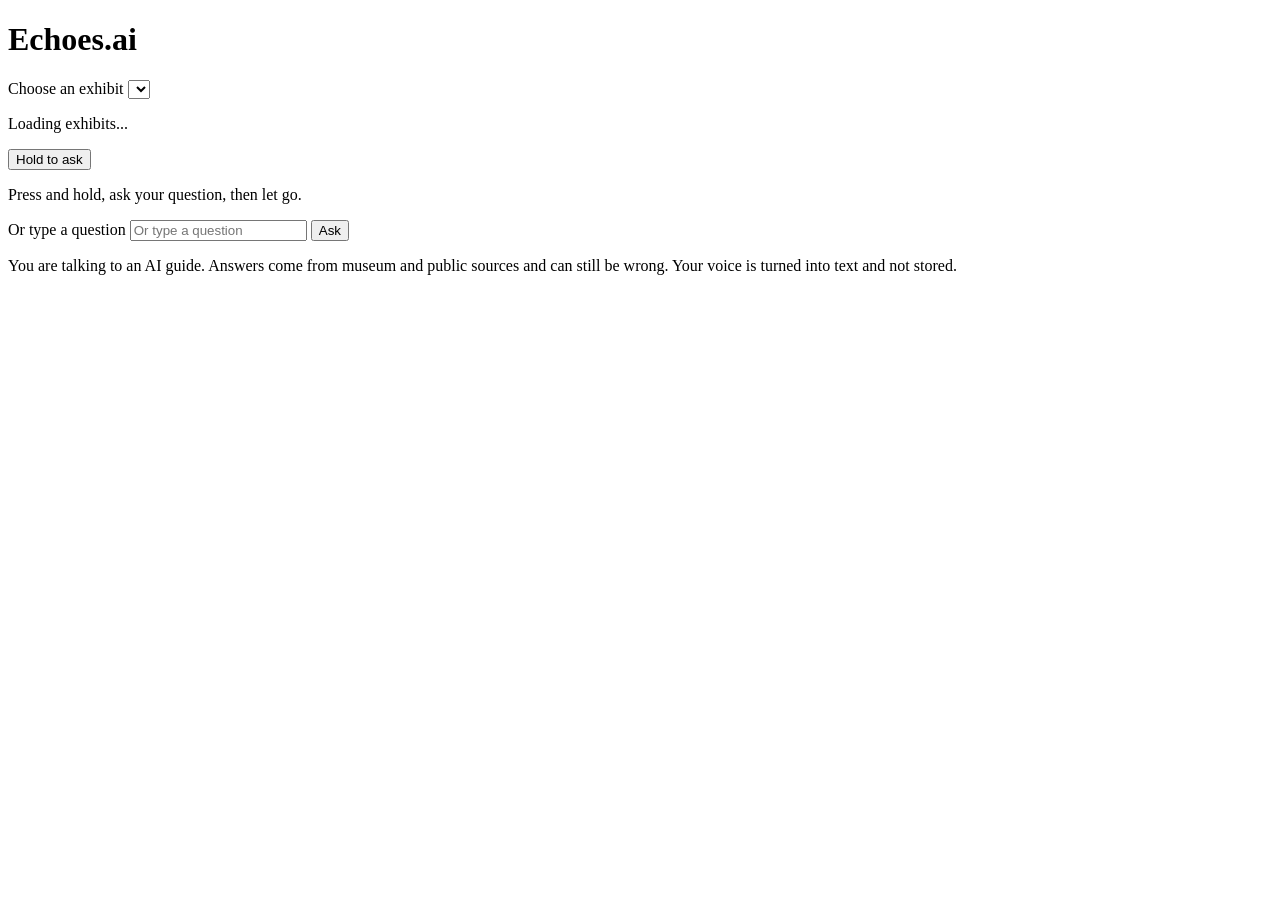
==== app/static/index.html @ 91e2dd12 "Adding phone webpage, tts and evidence documents" ====
<!doctype html>
<html lang="en">
<head>
  <meta charset="utf-8">
  <meta name="viewport" content="width=device-width, initial-scale=1">
  <title>Echoes.ai</title>
  <link rel="icon" href="data:,">
  <link rel="stylesheet" href="/static/style.css">
</head>
<body>
  <header class="top">
    <h1>Echoes.ai</h1>
    <label class="picker">
      <span class="visually-hidden">Choose an exhibit</span>
      <select id="exhibit"></select>
    </label>
  </header>

  <main>
    <section class="intro">
      <p id="greeting" class="greeting">Loading exhibits...</p>
      <p id="period" class="period"></p>
    </section>

    <section class="ask">
      <button id="talk" class="talk" type="button" aria-describedby="talk-help">
        <span id="talk-label">Hold to ask</span>
      </button>
      <p id="talk-help" class="help">Press and hold, ask your question, then let go.</p>

      <form id="text-form" class="text-form">
        <label for="text-question" class="visually-hidden">Or type a question</label>
        <input id="text-question" type="text" placeholder="Or type a question" autocomplete="off" maxlength="300">
        <button type="submit">Ask</button>
      </form>

      <p id="status" class="status" role="status" aria-live="polite"></p>
      <button id="stop" class="stop" type="button" hidden>Stop speaking</button>
    </section>

    <section id="conversation" class="conversation" aria-live="polite"></section>
  </main>

  <footer class="note">
    You are talking to an AI guide. Answers come from museum and public sources and can still be wrong.
    Your voice is turned into text and not stored.
    <span id="session-note" class="session-note" hidden></span>
  </footer>

  <template id="turn-template">
    <article class="turn">
      <p class="question"></p>
      <p class="answer"></p>
      <p class="badge" hidden></p>
      <details class="sources" hidden>
        <summary></summary>
        <ul></ul>
      </details>
      <p class="timing"></p>
    </article>
  </template>

  <script src="/static/main.js"></script>
</body>
</html>
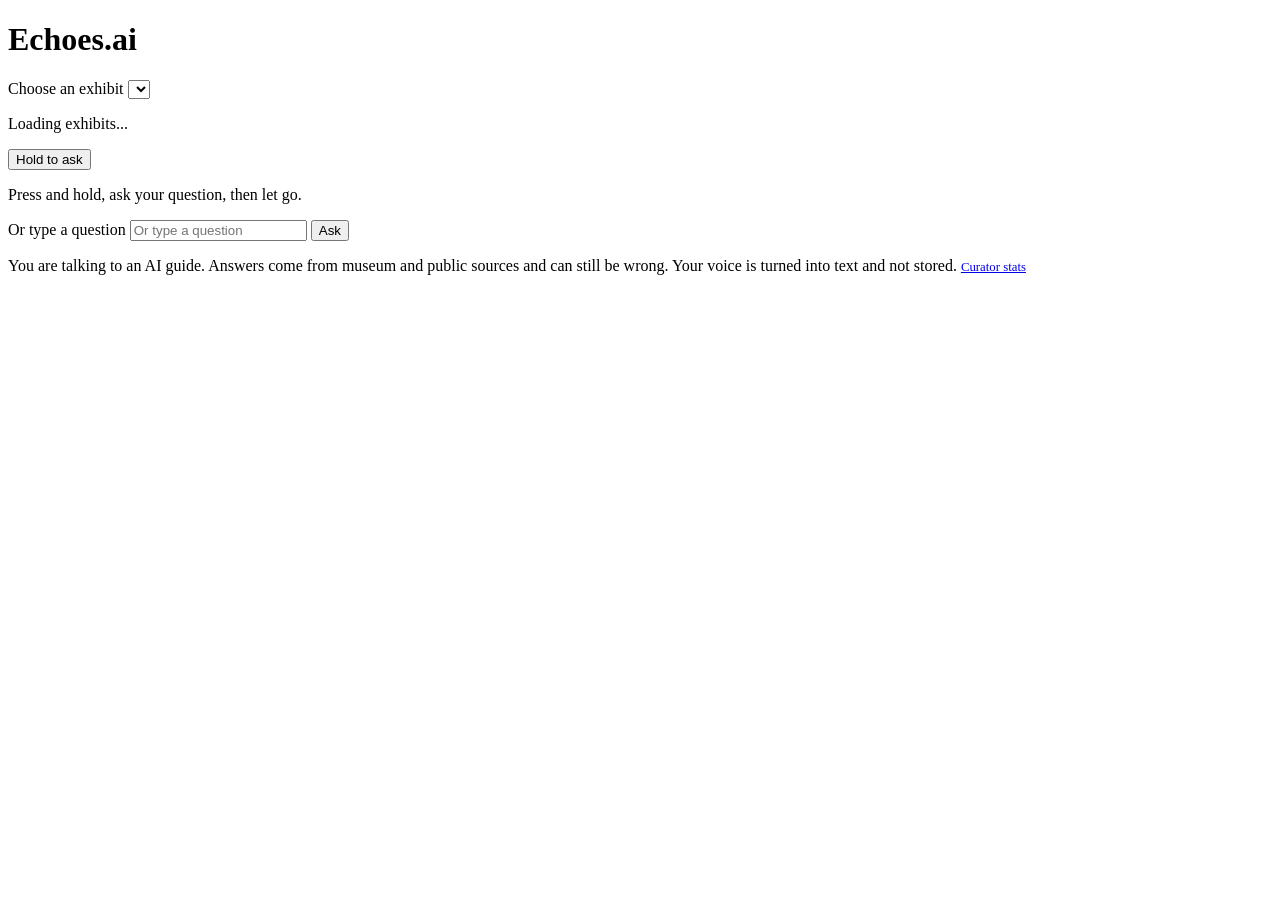
==== commit fede265f: "Add /stats endpoint, curator stats page, and report script (#53)" ====
--- a/app/static/index.html
+++ b/app/static/index.html
@@ -28,6 +28,16 @@
       </button>
       <p id="talk-help" class="help">Press and hold, ask your question, then let go.</p>
 
+      <div id="heard" class="heard" role="group" aria-labelledby="heard-label" hidden>
+        <label id="heard-label" for="heard-text" class="heard-label">I heard:</label>
+        <p id="heard-warning" class="heard-warning" hidden>I'm not sure I heard that right. Please check it before you send it.</p>
+        <textarea id="heard-text" rows="2" maxlength="300" autocomplete="off"></textarea>
+        <div class="heard-actions">
+          <button id="heard-send" type="button" class="heard-send">Send</button>
+          <button id="heard-redo" type="button" class="heard-redo">Record again</button>
+        </div>
+      </div>
+
       <form id="text-form" class="text-form">
         <label for="text-question" class="visually-hidden">Or type a question</label>
         <input id="text-question" type="text" placeholder="Or type a question" autocomplete="off" maxlength="300">
@@ -45,7 +55,8 @@
     You are talking to an AI guide. Answers come from museum and public sources and can still be wrong.
     Your voice is turned into text and not stored.
     <span id="session-note" class="session-note" hidden></span>
-  </footer>
+  <a href="/stats.html" class="curator-link" style="font-size:.8rem">Curator stats</a>
+</footer>
 
   <template id="turn-template">
     <article class="turn">
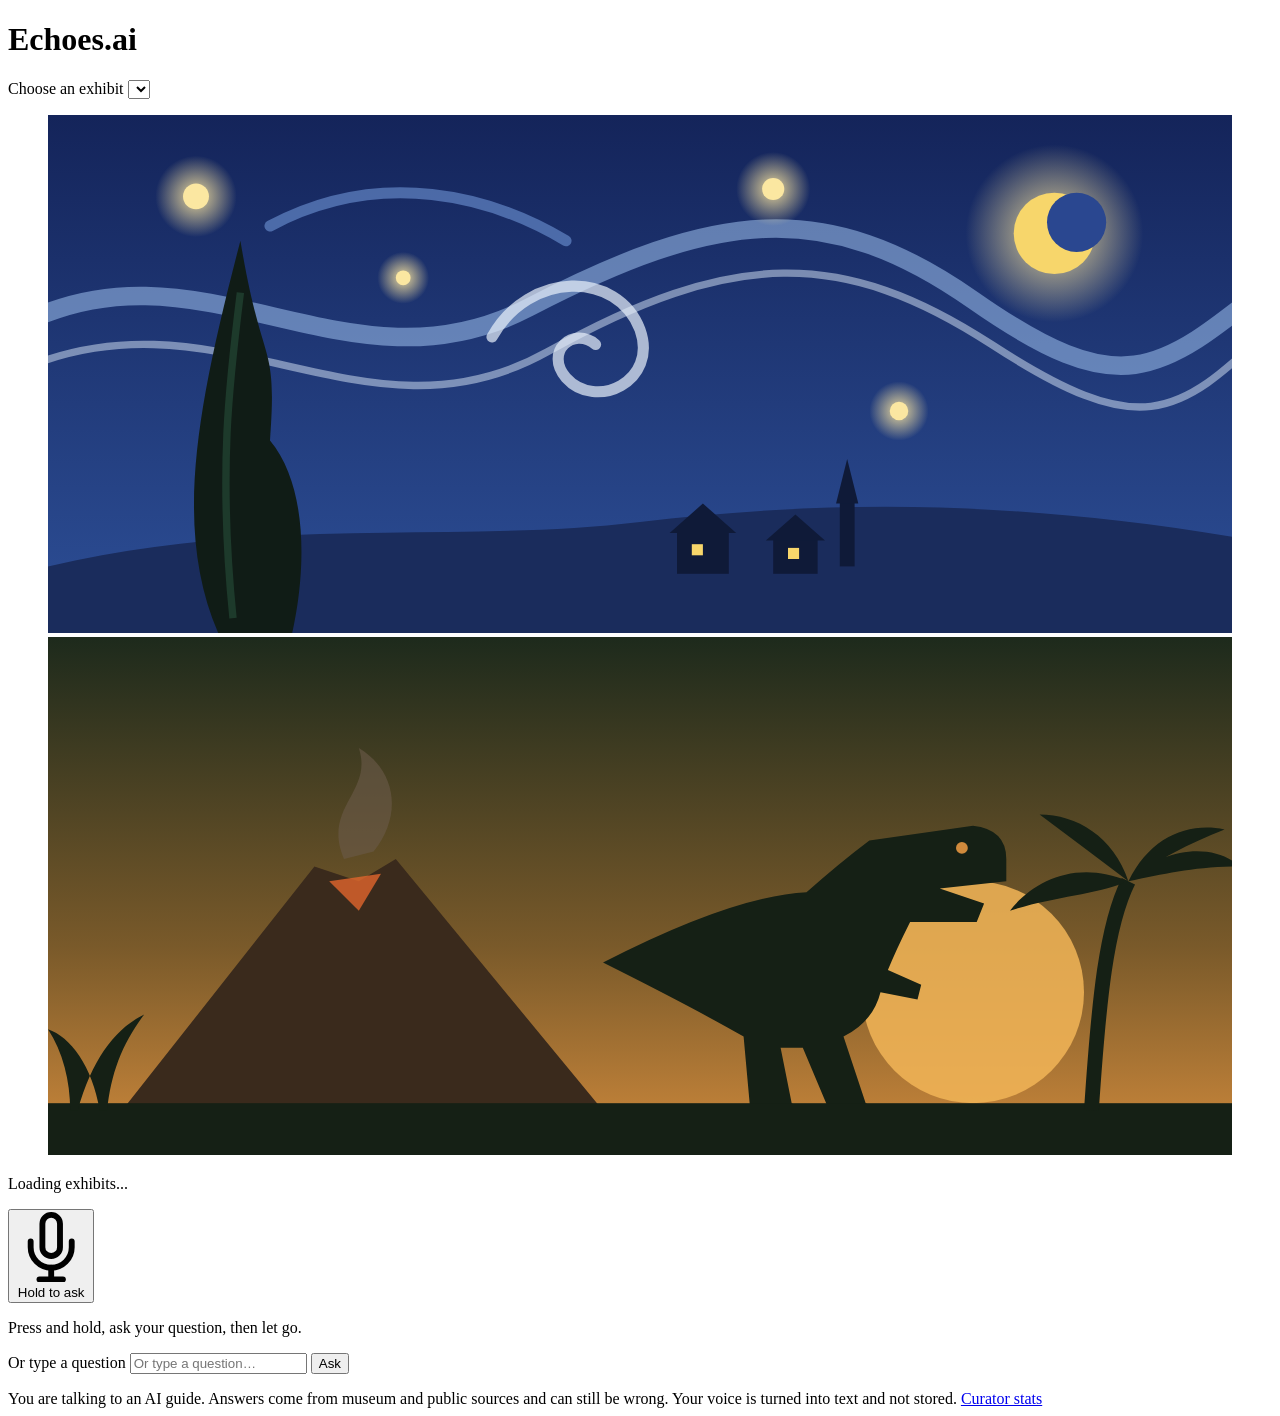
==== commit 5a2de4d9: "Give the visitor page a museum look (#84) A dark gallery theme with a framed picture of each exhibit" ====
--- a/app/static/index.html
+++ b/app/static/index.html
@@ -3,13 +3,17 @@
 <head>
   <meta charset="utf-8">
   <meta name="viewport" content="width=device-width, initial-scale=1">
+  <meta name="description" content="Echoes.ai — talk to museum exhibits. Ask questions about art, history, and science, and hear the exhibit answer in its own voice.">
   <title>Echoes.ai</title>
   <link rel="icon" href="data:,">
+  <link rel="preconnect" href="https://fonts.googleapis.com">
+  <link rel="preconnect" href="https://fonts.gstatic.com" crossorigin>
+  <link href="https://fonts.googleapis.com/css2?family=Inter:wght@400;500;600;700&family=Playfair+Display:wght@500;600;700&display=swap" rel="stylesheet">
   <link rel="stylesheet" href="/static/style.css">
 </head>
 <body>
   <header class="top">
-    <h1>Echoes.ai</h1>
+    <h1>Echoes<span class="brand-dot">.</span>ai</h1>
     <label class="picker">
       <span class="visually-hidden">Choose an exhibit</span>
       <select id="exhibit"></select>
@@ -18,12 +22,77 @@
 
   <main>
     <section class="intro">
+      <!-- Decorative picture of the chosen exhibit; style.css shows the one that matches #exhibit. -->
+      <figure class="exhibit-art" aria-hidden="true">
+        <svg class="art art-van-gogh" viewBox="0 0 320 140" preserveAspectRatio="xMidYMid slice">
+          <defs>
+            <linearGradient id="vg-sky" x1="0" y1="0" x2="0" y2="1">
+              <stop offset="0" stop-color="#14245a"/>
+              <stop offset="1" stop-color="#2d4f97"/>
+            </linearGradient>
+            <radialGradient id="vg-halo">
+              <stop offset="0" stop-color="#ffe9a0" stop-opacity=".9"/>
+              <stop offset="1" stop-color="#ffe9a0" stop-opacity="0"/>
+            </radialGradient>
+          </defs>
+          <rect width="320" height="140" fill="url(#vg-sky)"/>
+          <g fill="none" stroke-linecap="round">
+            <path d="M-10 58 C40 30 80 78 130 52 S210 22 250 50 S300 70 330 46" stroke="#9fc1ee" stroke-width="5" opacity=".55"/>
+            <path d="M-10 70 C45 44 85 92 135 64 S215 36 255 62 S305 82 330 58" stroke="#d9e7f7" stroke-width="2" opacity=".5"/>
+            <path d="M120 60 c10 -18 34 -18 40 -2 c5 14 -12 22 -20 13 c-6 -7 2 -14 8 -9" stroke="#e9f1fb" stroke-width="3" opacity=".7"/>
+            <path d="M60 30 C90 14 120 22 140 34" stroke="#6f95d6" stroke-width="3" opacity=".6"/>
+          </g>
+          <circle cx="272" cy="32" r="24" fill="url(#vg-halo)"/>
+          <circle cx="272" cy="32" r="11" fill="#f7d66b"/>
+          <circle cx="278" cy="29" r="8" fill="#2a4790"/>
+          <g fill="url(#vg-halo)">
+            <circle cx="40" cy="22" r="11"/><circle cx="196" cy="20" r="10"/>
+            <circle cx="230" cy="80" r="8"/><circle cx="96" cy="44" r="7"/>
+          </g>
+          <g fill="#fbe7a1">
+            <circle cx="40" cy="22" r="3.5"/><circle cx="196" cy="20" r="3"/>
+            <circle cx="230" cy="80" r="2.5"/><circle cx="96" cy="44" r="2"/>
+          </g>
+          <path d="M0 122 C60 108 110 116 160 110 S260 104 320 114 V140 H0 Z" fill="#1a2c5c"/>
+          <g fill="#0f1a38">
+            <rect x="170" y="112" width="14" height="12"/><path d="M168 113 l9 -8 l9 8 Z"/>
+            <rect x="196" y="114" width="12" height="10"/><path d="M194 115 l8 -7 l8 7 Z"/>
+            <rect x="214" y="104" width="4" height="18"/><path d="M213 105 l3 -12 l3 12 Z"/>
+          </g>
+          <g fill="#f7d66b"><rect x="174" y="116" width="3" height="3"/><rect x="200" y="117" width="3" height="3"/></g>
+          <path d="M46 140 C34 112 40 80 52 34 C58 70 62 60 60 88 C70 100 70 122 66 140 Z" fill="#101c16"/>
+          <path d="M52 48 C49 72 46 96 50 136" stroke="#1d3a2b" stroke-width="2" fill="none"/>
+        </svg>
+        <svg class="art art-t-rex" viewBox="0 0 320 140" preserveAspectRatio="xMidYMid slice">
+          <defs>
+            <linearGradient id="tr-sky" x1="0" y1="0" x2="0" y2="1">
+              <stop offset="0" stop-color="#1d2a1c"/>
+              <stop offset=".6" stop-color="#7a5a2a"/>
+              <stop offset="1" stop-color="#d08a3c"/>
+            </linearGradient>
+          </defs>
+          <rect width="320" height="140" fill="url(#tr-sky)"/>
+          <circle cx="250" cy="96" r="30" fill="#f3b658" opacity=".85"/>
+          <path d="M20 128 L72 62 L84 66 L94 60 L150 128 Z" fill="#3a2a1c"/>
+          <path d="M80 60 c-6 -14 8 -18 4 -30 c10 6 12 18 4 28" fill="#6b5a4a" opacity=".6"/>
+          <path d="M76 66 L84 74 L90 64 Z" fill="#e0662c" opacity=".8"/>
+          <g fill="#152015">
+            <path d="M150 88 Q185 70 205 69 Q214 61 222 55 L250 51 Q259 52 259 60 L259 66 L241 68 L253 72 L251 77 L233 77 Q229 85 227 90 L236 94 L235 98 L225 96 Q223 104 215 108 L221 126 L230 130 L212 130 L204 111 L198 111 L201 126 L208 130 L190 130 L188 108 Q174 100 150 88 Z"/>
+            <rect y="126" width="320" height="14"/>
+            <path d="M282 128 c2 -30 4 -50 10 -62" stroke="#152015" stroke-width="4" fill="none"/>
+            <path d="M292 66 c-14 -6 -26 0 -32 8 c12 -4 22 -4 32 -8 Z M292 66 c10 -10 24 -10 30 -4 c-12 0 -20 2 -30 4 Z M292 66 c-4 -12 -14 -18 -24 -18 c8 6 16 12 24 18 Z M292 66 c6 -12 16 -16 26 -14 c-10 4 -18 8 -26 14 Z"/>
+            <path d="M8 128 c4 -14 10 -22 18 -26 c-6 8 -9 16 -10 26 Z M14 128 c-2 -12 -8 -20 -14 -22 c4 6 6 14 6 22 Z"/>
+          </g>
+          <circle cx="247" cy="57" r="1.6" fill="#d08a3c"/>
+        </svg>
+      </figure>
       <p id="greeting" class="greeting">Loading exhibits...</p>
       <p id="period" class="period"></p>
     </section>
 
     <section class="ask">
       <button id="talk" class="talk" type="button" aria-describedby="talk-help">
+        <svg class="mic-icon" viewBox="0 0 24 24" fill="none" stroke="currentColor" stroke-width="2" stroke-linecap="round" stroke-linejoin="round" aria-hidden="true"><path d="M12 1a3 3 0 0 0-3 3v8a3 3 0 0 0 6 0V4a3 3 0 0 0-3-3z"/><path d="M19 10v2a7 7 0 0 1-14 0v-2"/><line x1="12" y1="19" x2="12" y2="23"/><line x1="8" y1="23" x2="16" y2="23"/></svg>
         <span id="talk-label">Hold to ask</span>
       </button>
       <p id="talk-help" class="help">Press and hold, ask your question, then let go.</p>
@@ -40,7 +109,7 @@
 
       <form id="text-form" class="text-form">
         <label for="text-question" class="visually-hidden">Or type a question</label>
-        <input id="text-question" type="text" placeholder="Or type a question" autocomplete="off" maxlength="300">
+        <input id="text-question" type="text" placeholder="Or type a question…" autocomplete="off" maxlength="300">
         <button type="submit">Ask</button>
       </form>
 
@@ -55,7 +124,7 @@
     You are talking to an AI guide. Answers come from museum and public sources and can still be wrong.
     Your voice is turned into text and not stored.
     <span id="session-note" class="session-note" hidden></span>
-  <a href="/stats.html" class="curator-link" style="font-size:.8rem">Curator stats</a>
+  <a href="/stats.html" class="curator-link">Curator stats</a>
 </footer>
 
   <template id="turn-template">
